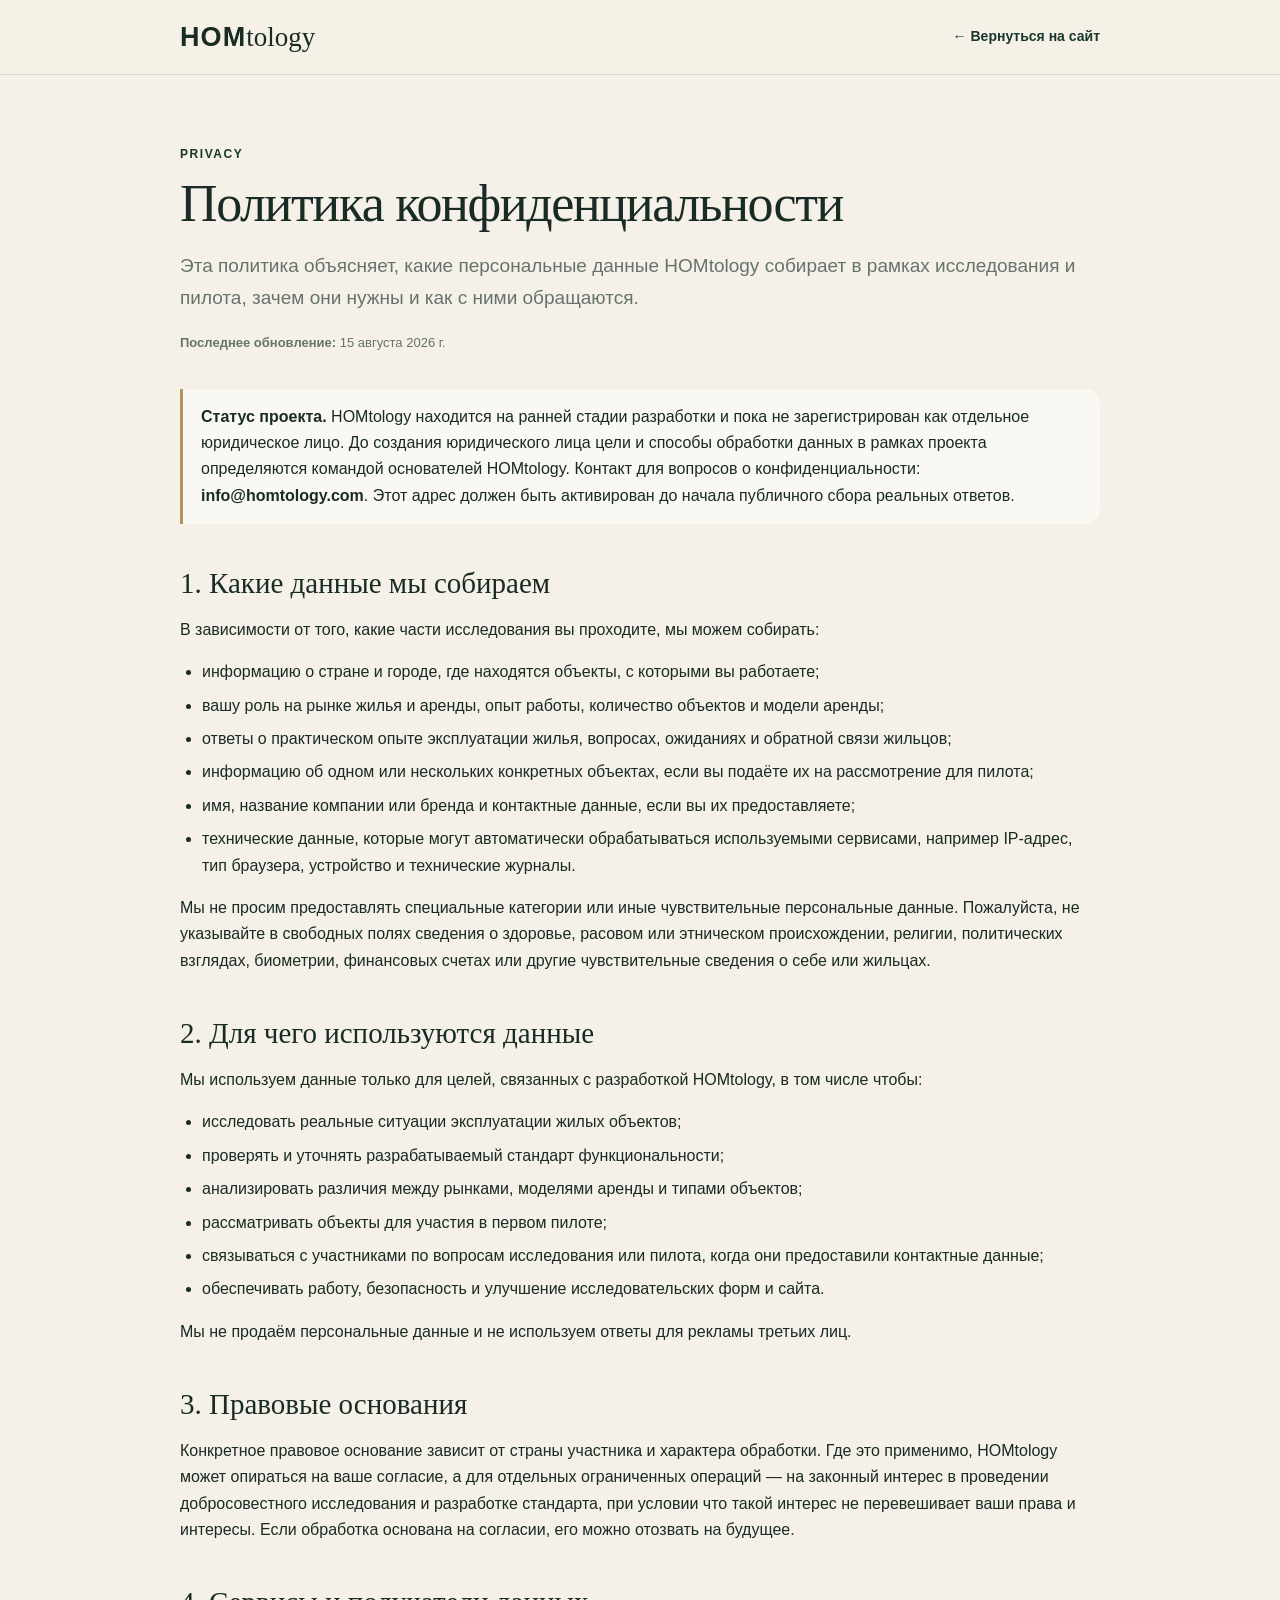
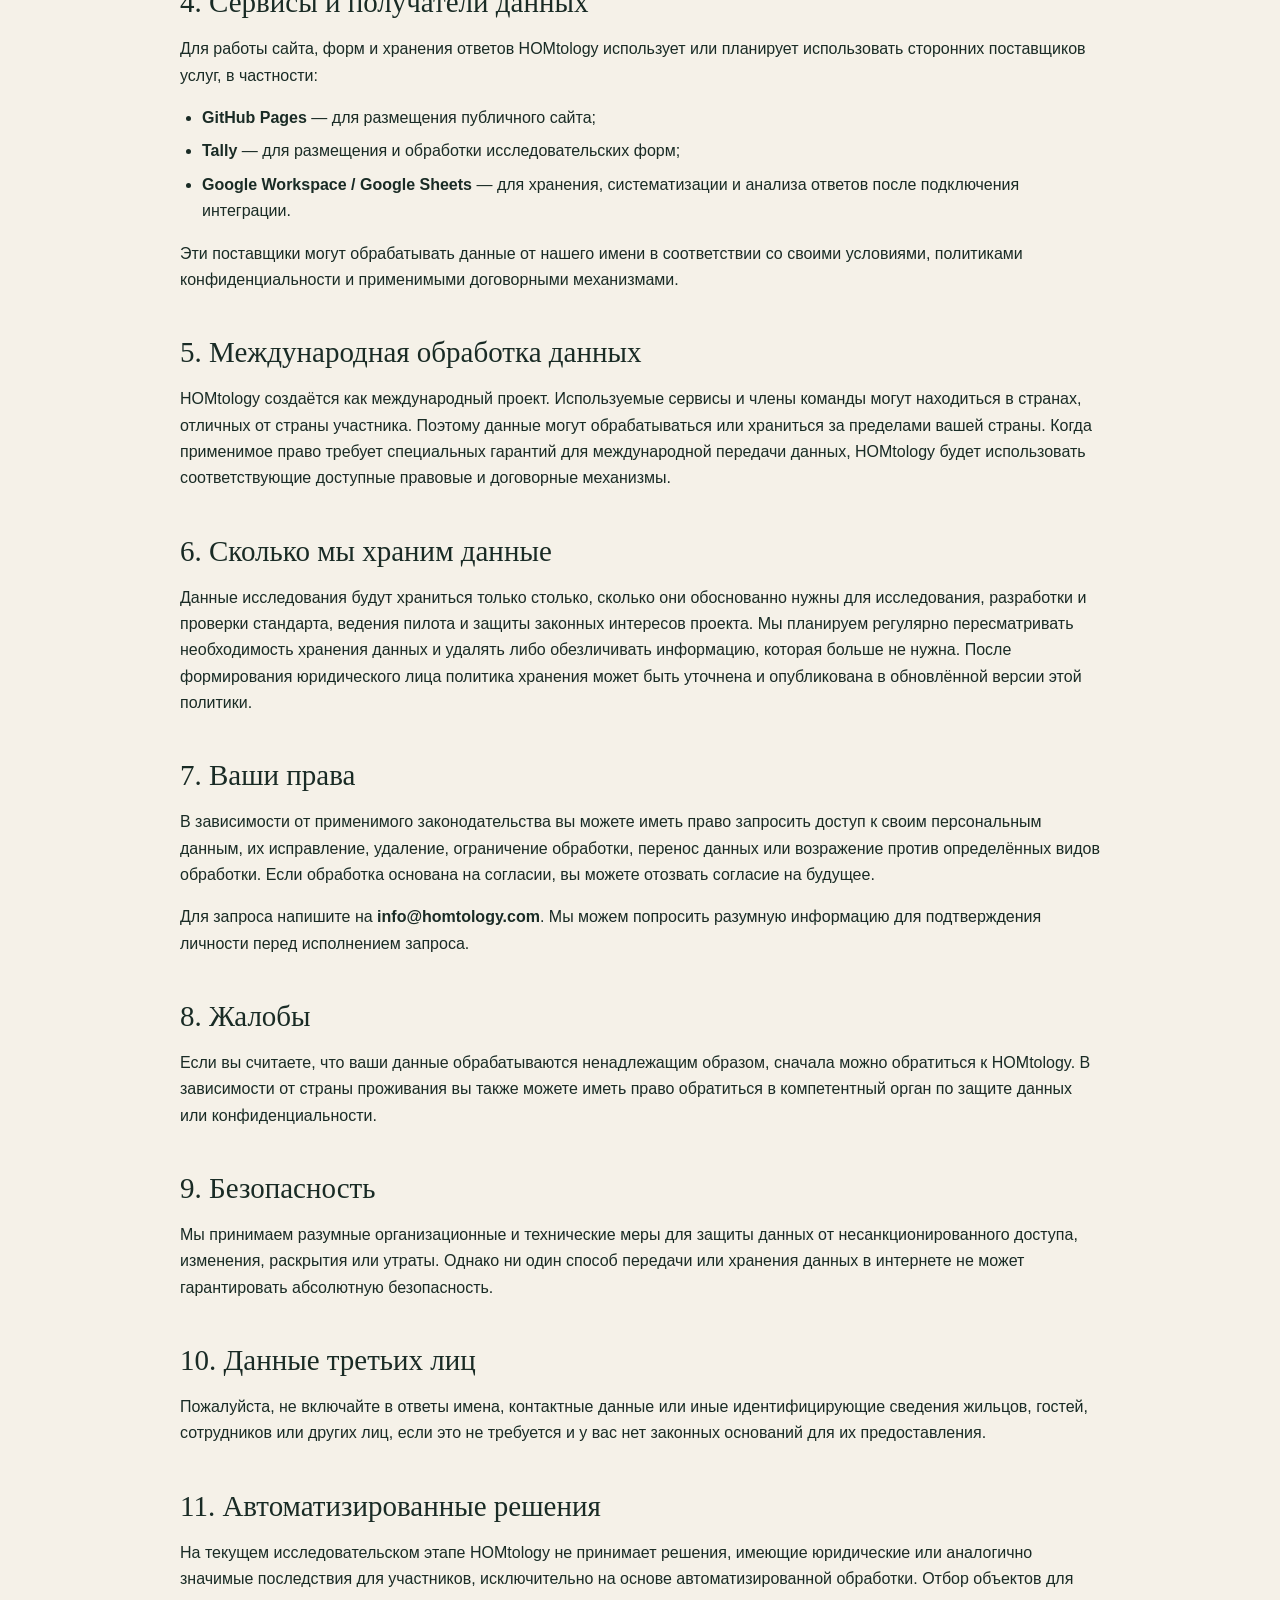
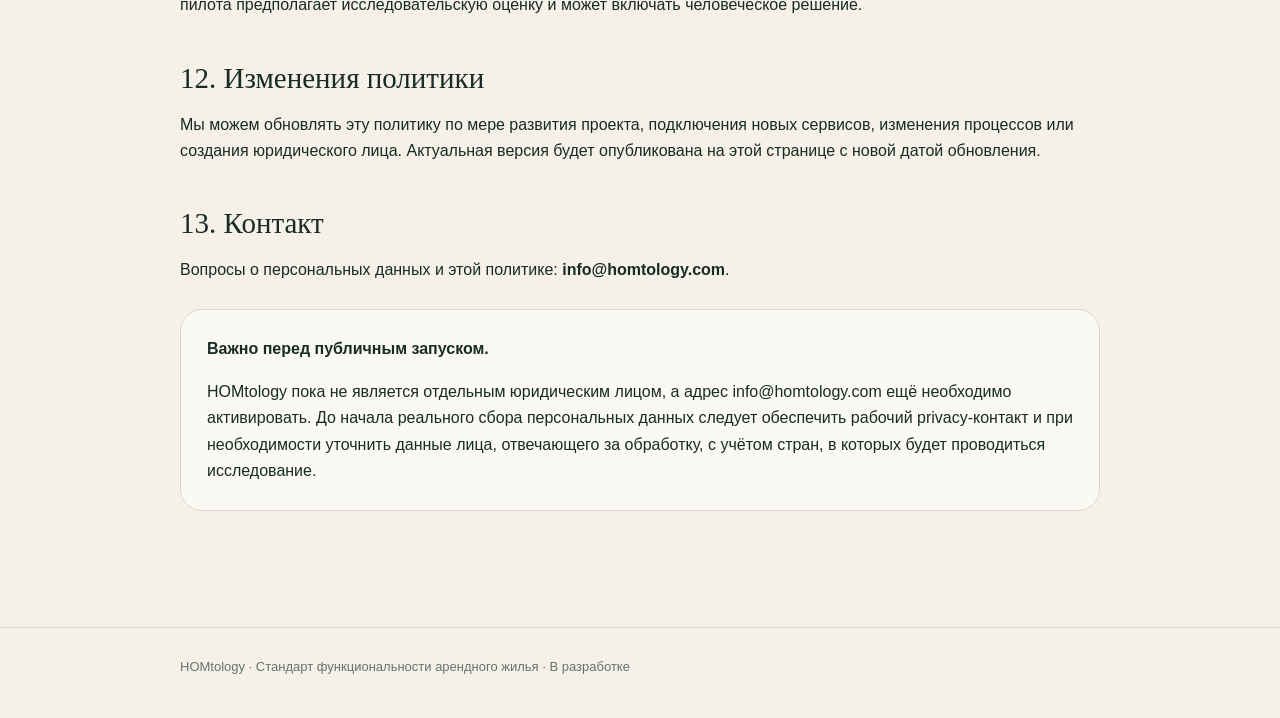
==== privacy.html @ ab1b81e4 "Add files via upload" ====
<!doctype html>
<html lang="ru">
<head>
<meta charset="utf-8">
<meta name="viewport" content="width=device-width,initial-scale=1">
<title>Политика конфиденциальности — HOMtology</title>
<link rel="icon" type="image/png" href="favicon.png">
<style>
:root{
  --bg:#F5F1E8;--paper:#FBF9F4;--ink:#192B25;--muted:#66736d;
  --green:#18372D;--gold:#B79260;--line:#DCD6CA;--white:#fff;
}
*{box-sizing:border-box}
html{scroll-behavior:smooth}
body{margin:0;background:var(--bg);color:var(--ink);font-family:Inter,-apple-system,BlinkMacSystemFont,"Segoe UI",sans-serif;line-height:1.65}
a{color:var(--green)}
.wrap{width:min(920px,calc(100% - 36px));margin:auto}
header{border-bottom:1px solid var(--line);background:rgba(245,241,232,.96);position:sticky;top:0}
.nav{height:74px;display:flex;align-items:center;justify-content:space-between;gap:20px}
.brand{text-decoration:none;color:var(--ink);font-family:Georgia,"Times New Roman",serif;font-size:27px}
.brand b{font-family:Inter,-apple-system,BlinkMacSystemFont,"Segoe UI",sans-serif;letter-spacing:.04em}
.back{text-decoration:none;font-weight:650;font-size:14px}
main{padding:70px 0 90px}
.eyebrow{font-size:12px;letter-spacing:.13em;text-transform:uppercase;font-weight:800;color:var(--green)}
h1,h2{font-family:Georgia,"Times New Roman",serif;font-weight:500}
h1{font-size:52px;line-height:1.05;letter-spacing:-1.4px;margin:12px 0 18px}
h2{font-size:29px;line-height:1.2;margin:42px 0 10px}
.lead{font-size:19px;color:var(--muted)}
.meta{font-size:13px;color:var(--muted);margin:14px 0 35px}
.card{background:var(--paper);border:1px solid var(--line);border-radius:22px;padding:26px;margin:26px 0}
.notice{border-left:3px solid var(--gold);padding:15px 18px;background:rgba(255,255,255,.48);border-radius:0 14px 14px 0}
ul{padding-left:22px}
li{margin:7px 0}
hr{border:0;border-top:1px solid var(--line);margin:42px 0}
footer{border-top:1px solid var(--line);padding:28px 0 40px;color:var(--muted);font-size:13px}
@media(max-width:620px){h1{font-size:39px}main{padding-top:48px}.nav{height:66px}}
</style>
</head>
<body>
<header>
  <div class="wrap nav">
    <a class="brand" href="index.html"><b>HOM</b>tology</a>
    <a class="back" href="index.html">← Вернуться на сайт</a>
  </div>
</header>
<main>
  <div class="wrap">
    <div class="eyebrow">Privacy</div>
    
<h1>Политика конфиденциальности</h1>
<p class="lead">Эта политика объясняет, какие персональные данные HOMtology собирает в рамках исследования и пилота, зачем они нужны и как с ними обращаются.</p>
<p class="meta"><strong>Последнее обновление:</strong> 15 августа 2026 г.</p>

<div class="notice">
<strong>Статус проекта.</strong> HOMtology находится на ранней стадии разработки и пока не зарегистрирован как отдельное юридическое лицо. До создания юридического лица цели и способы обработки данных в рамках проекта определяются командой основателей HOMtology. Контакт для вопросов о конфиденциальности: <strong>info@homtology.com</strong>. Этот адрес должен быть активирован до начала публичного сбора реальных ответов.
</div>

<h2>1. Какие данные мы собираем</h2>
<p>В зависимости от того, какие части исследования вы проходите, мы можем собирать:</p>
<ul>
<li>информацию о стране и городе, где находятся объекты, с которыми вы работаете;</li>
<li>вашу роль на рынке жилья и аренды, опыт работы, количество объектов и модели аренды;</li>
<li>ответы о практическом опыте эксплуатации жилья, вопросах, ожиданиях и обратной связи жильцов;</li>
<li>информацию об одном или нескольких конкретных объектах, если вы подаёте их на рассмотрение для пилота;</li>
<li>имя, название компании или бренда и контактные данные, если вы их предоставляете;</li>
<li>технические данные, которые могут автоматически обрабатываться используемыми сервисами, например IP-адрес, тип браузера, устройство и технические журналы.</li>
</ul>
<p>Мы не просим предоставлять специальные категории или иные чувствительные персональные данные. Пожалуйста, не указывайте в свободных полях сведения о здоровье, расовом или этническом происхождении, религии, политических взглядах, биометрии, финансовых счетах или другие чувствительные сведения о себе или жильцах.</p>

<h2>2. Для чего используются данные</h2>
<p>Мы используем данные только для целей, связанных с разработкой HOMtology, в том числе чтобы:</p>
<ul>
<li>исследовать реальные ситуации эксплуатации жилых объектов;</li>
<li>проверять и уточнять разрабатываемый стандарт функциональности;</li>
<li>анализировать различия между рынками, моделями аренды и типами объектов;</li>
<li>рассматривать объекты для участия в первом пилоте;</li>
<li>связываться с участниками по вопросам исследования или пилота, когда они предоставили контактные данные;</li>
<li>обеспечивать работу, безопасность и улучшение исследовательских форм и сайта.</li>
</ul>
<p>Мы не продаём персональные данные и не используем ответы для рекламы третьих лиц.</p>

<h2>3. Правовые основания</h2>
<p>Конкретное правовое основание зависит от страны участника и характера обработки. Где это применимо, HOMtology может опираться на ваше согласие, а для отдельных ограниченных операций — на законный интерес в проведении добросовестного исследования и разработке стандарта, при условии что такой интерес не перевешивает ваши права и интересы. Если обработка основана на согласии, его можно отозвать на будущее.</p>

<h2>4. Сервисы и получатели данных</h2>
<p>Для работы сайта, форм и хранения ответов HOMtology использует или планирует использовать сторонних поставщиков услуг, в частности:</p>
<ul>
<li><strong>GitHub Pages</strong> — для размещения публичного сайта;</li>
<li><strong>Tally</strong> — для размещения и обработки исследовательских форм;</li>
<li><strong>Google Workspace / Google Sheets</strong> — для хранения, систематизации и анализа ответов после подключения интеграции.</li>
</ul>
<p>Эти поставщики могут обрабатывать данные от нашего имени в соответствии со своими условиями, политиками конфиденциальности и применимыми договорными механизмами.</p>

<h2>5. Международная обработка данных</h2>
<p>HOMtology создаётся как международный проект. Используемые сервисы и члены команды могут находиться в странах, отличных от страны участника. Поэтому данные могут обрабатываться или храниться за пределами вашей страны. Когда применимое право требует специальных гарантий для международной передачи данных, HOMtology будет использовать соответствующие доступные правовые и договорные механизмы.</p>

<h2>6. Сколько мы храним данные</h2>
<p>Данные исследования будут храниться только столько, сколько они обоснованно нужны для исследования, разработки и проверки стандарта, ведения пилота и защиты законных интересов проекта. Мы планируем регулярно пересматривать необходимость хранения данных и удалять либо обезличивать информацию, которая больше не нужна. После формирования юридического лица политика хранения может быть уточнена и опубликована в обновлённой версии этой политики.</p>

<h2>7. Ваши права</h2>
<p>В зависимости от применимого законодательства вы можете иметь право запросить доступ к своим персональным данным, их исправление, удаление, ограничение обработки, перенос данных или возражение против определённых видов обработки. Если обработка основана на согласии, вы можете отозвать согласие на будущее.</p>
<p>Для запроса напишите на <strong>info@homtology.com</strong>. Мы можем попросить разумную информацию для подтверждения личности перед исполнением запроса.</p>

<h2>8. Жалобы</h2>
<p>Если вы считаете, что ваши данные обрабатываются ненадлежащим образом, сначала можно обратиться к HOMtology. В зависимости от страны проживания вы также можете иметь право обратиться в компетентный орган по защите данных или конфиденциальности.</p>

<h2>9. Безопасность</h2>
<p>Мы принимаем разумные организационные и технические меры для защиты данных от несанкционированного доступа, изменения, раскрытия или утраты. Однако ни один способ передачи или хранения данных в интернете не может гарантировать абсолютную безопасность.</p>

<h2>10. Данные третьих лиц</h2>
<p>Пожалуйста, не включайте в ответы имена, контактные данные или иные идентифицирующие сведения жильцов, гостей, сотрудников или других лиц, если это не требуется и у вас нет законных оснований для их предоставления.</p>

<h2>11. Автоматизированные решения</h2>
<p>На текущем исследовательском этапе HOMtology не принимает решения, имеющие юридические или аналогично значимые последствия для участников, исключительно на основе автоматизированной обработки. Отбор объектов для пилота предполагает исследовательскую оценку и может включать человеческое решение.</p>

<h2>12. Изменения политики</h2>
<p>Мы можем обновлять эту политику по мере развития проекта, подключения новых сервисов, изменения процессов или создания юридического лица. Актуальная версия будет опубликована на этой странице с новой датой обновления.</p>

<h2>13. Контакт</h2>
<p>Вопросы о персональных данных и этой политике: <strong>info@homtology.com</strong>.</p>

<div class="card">
<strong>Важно перед публичным запуском.</strong>
<p style="margin-bottom:0">HOMtology пока не является отдельным юридическим лицом, а адрес info@homtology.com ещё необходимо активировать. До начала реального сбора персональных данных следует обеспечить рабочий privacy-контакт и при необходимости уточнить данные лица, отвечающего за обработку, с учётом стран, в которых будет проводиться исследование.</p>
</div>

  </div>
</main>
<footer>
  <div class="wrap">HOMtology · Стандарт функциональности арендного жилья · В разработке</div>
</footer>
</body>
</html>
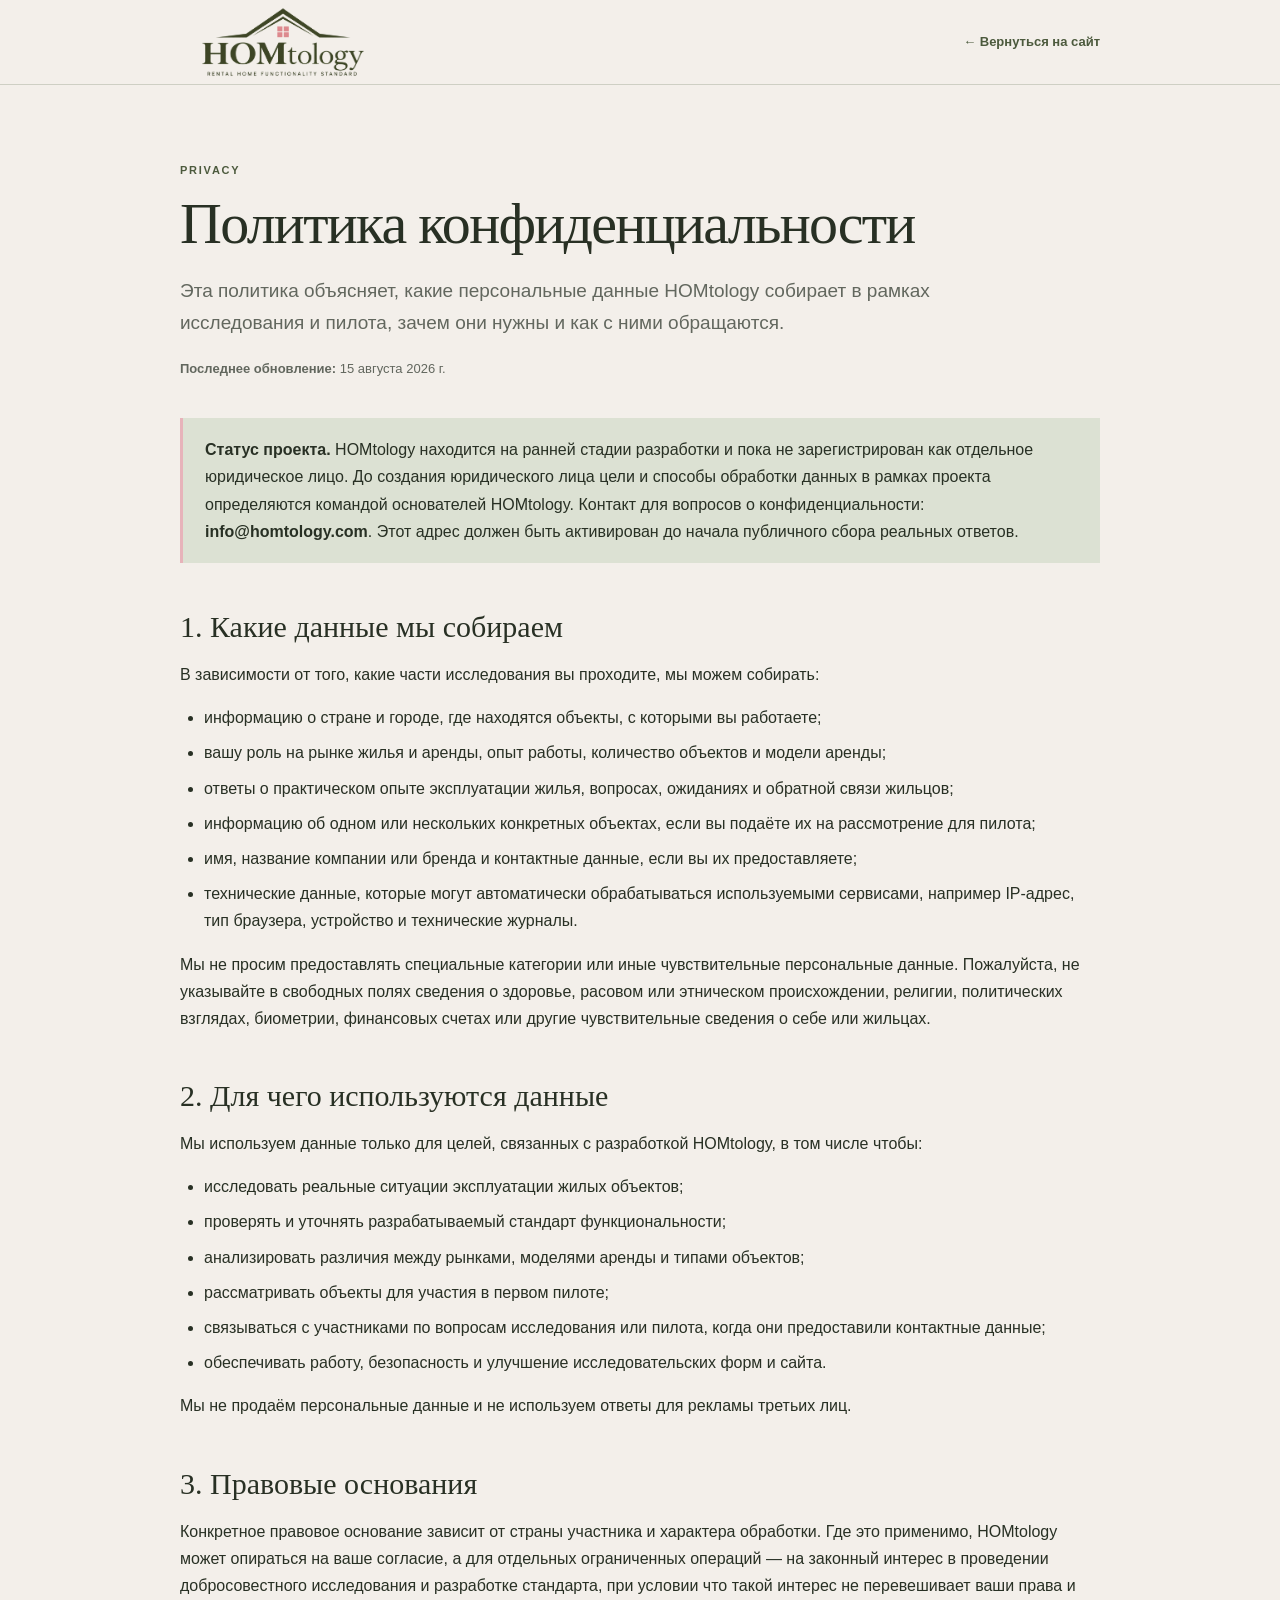
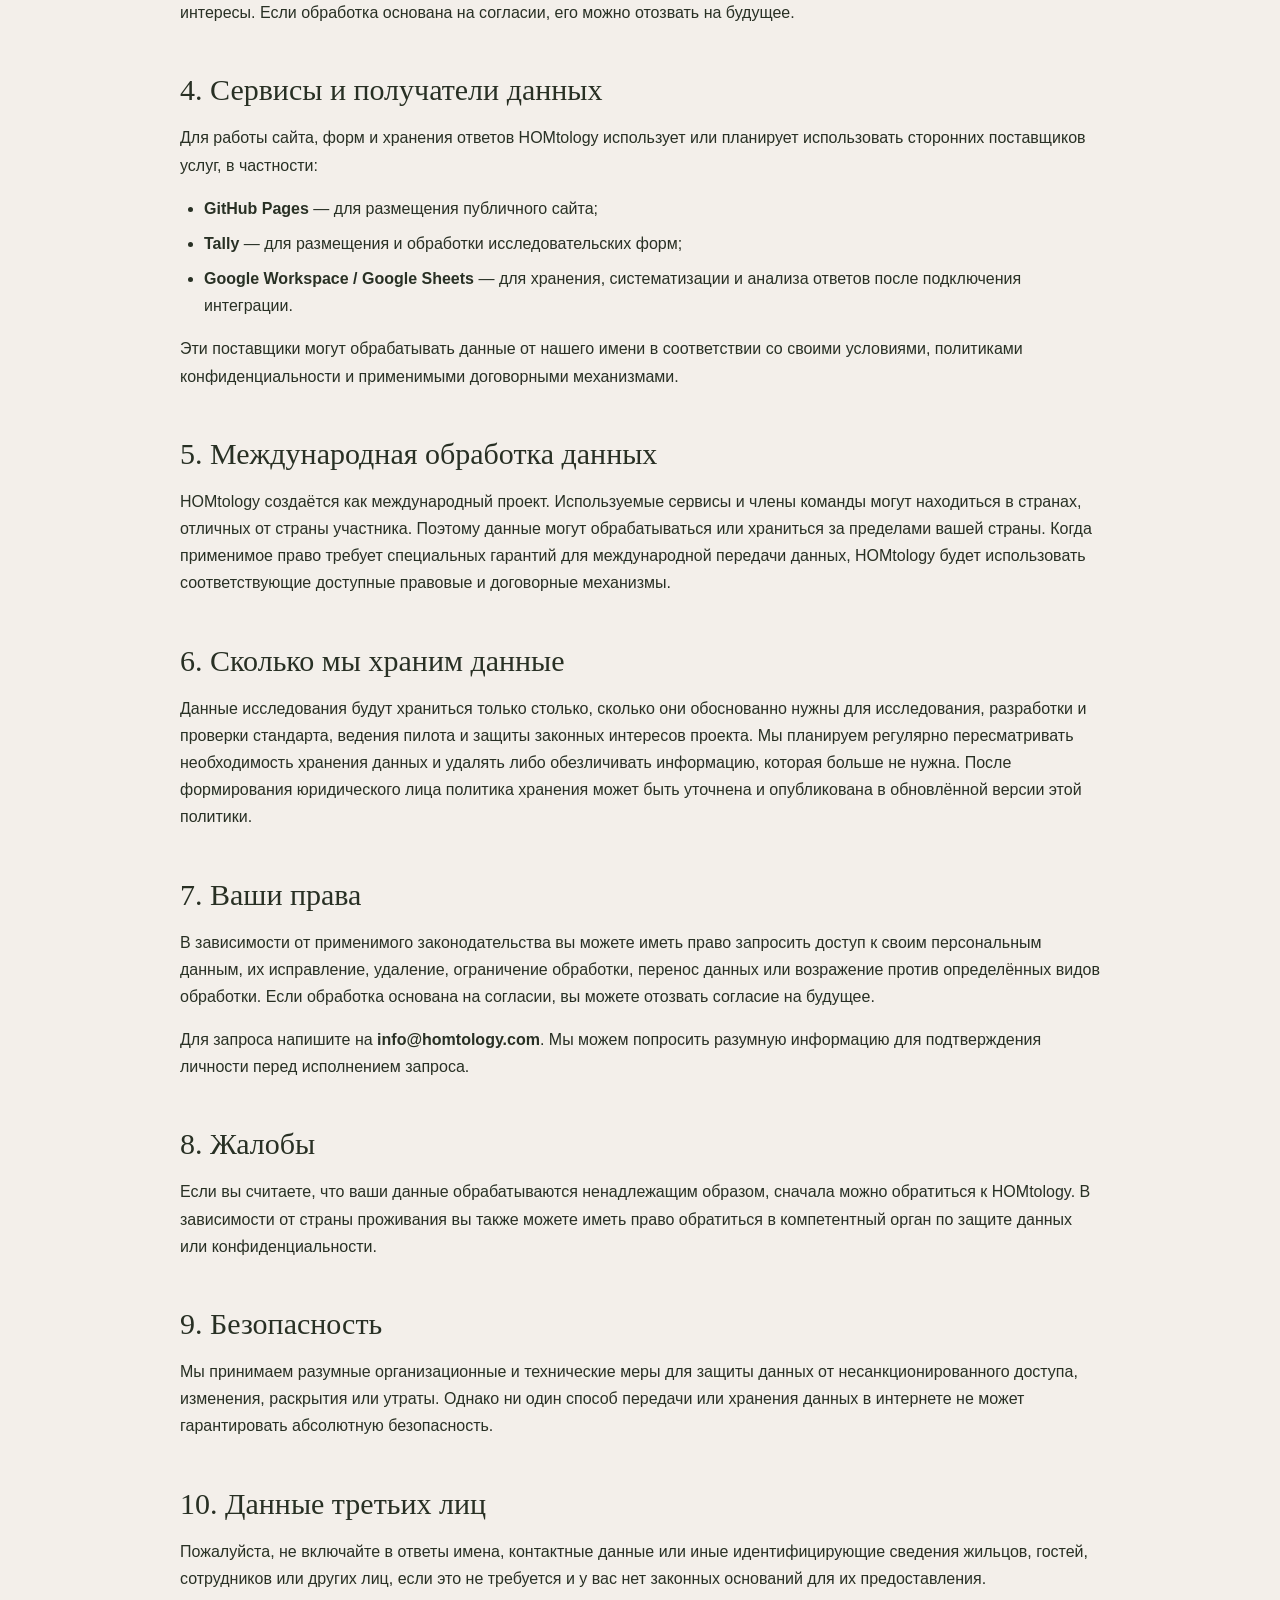
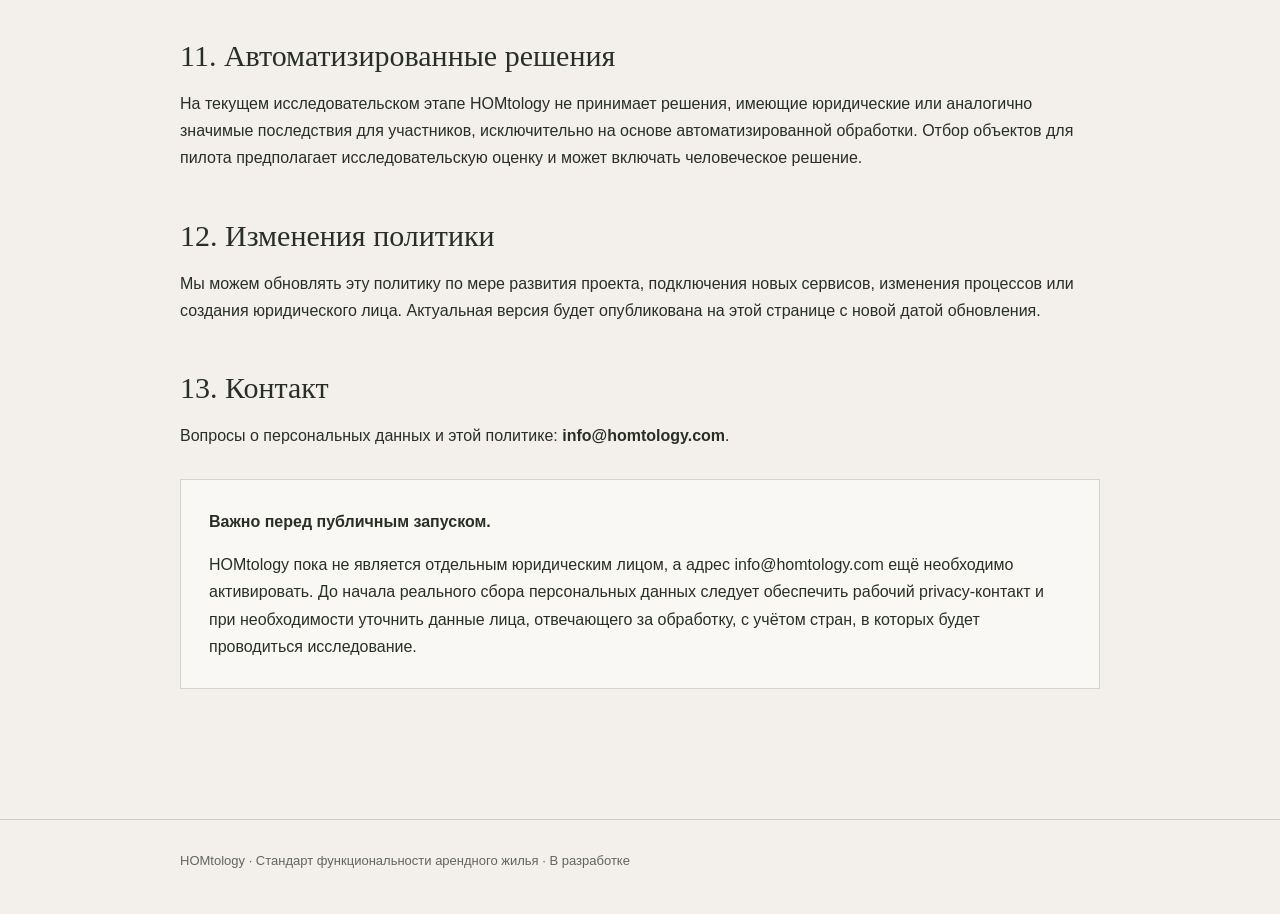
==== commit 47a3abcc: "Redesign HOMtology with approved brand assets" ====
--- a/privacy.html
+++ b/privacy.html
@@ -6,40 +6,16 @@
 <title>Политика конфиденциальности — HOMtology</title>
 <link rel="icon" type="image/png" href="favicon.png">
 <style>
-:root{
-  --bg:#F5F1E8;--paper:#FBF9F4;--ink:#192B25;--muted:#66736d;
-  --green:#18372D;--gold:#B79260;--line:#DCD6CA;--white:#fff;
-}
-*{box-sizing:border-box}
-html{scroll-behavior:smooth}
-body{margin:0;background:var(--bg);color:var(--ink);font-family:Inter,-apple-system,BlinkMacSystemFont,"Segoe UI",sans-serif;line-height:1.65}
-a{color:var(--green)}
-.wrap{width:min(920px,calc(100% - 36px));margin:auto}
-header{border-bottom:1px solid var(--line);background:rgba(245,241,232,.96);position:sticky;top:0}
-.nav{height:74px;display:flex;align-items:center;justify-content:space-between;gap:20px}
-.brand{text-decoration:none;color:var(--ink);font-family:Georgia,"Times New Roman",serif;font-size:27px}
-.brand b{font-family:Inter,-apple-system,BlinkMacSystemFont,"Segoe UI",sans-serif;letter-spacing:.04em}
-.back{text-decoration:none;font-weight:650;font-size:14px}
-main{padding:70px 0 90px}
-.eyebrow{font-size:12px;letter-spacing:.13em;text-transform:uppercase;font-weight:800;color:var(--green)}
-h1,h2{font-family:Georgia,"Times New Roman",serif;font-weight:500}
-h1{font-size:52px;line-height:1.05;letter-spacing:-1.4px;margin:12px 0 18px}
-h2{font-size:29px;line-height:1.2;margin:42px 0 10px}
-.lead{font-size:19px;color:var(--muted)}
-.meta{font-size:13px;color:var(--muted);margin:14px 0 35px}
-.card{background:var(--paper);border:1px solid var(--line);border-radius:22px;padding:26px;margin:26px 0}
-.notice{border-left:3px solid var(--gold);padding:15px 18px;background:rgba(255,255,255,.48);border-radius:0 14px 14px 0}
-ul{padding-left:22px}
-li{margin:7px 0}
-hr{border:0;border-top:1px solid var(--line);margin:42px 0}
-footer{border-top:1px solid var(--line);padding:28px 0 40px;color:var(--muted);font-size:13px}
-@media(max-width:620px){h1{font-size:39px}main{padding-top:48px}.nav{height:66px}}
+:root{--forest:#4C5A3D;--cream:#F3EFEA;--sage:#DCE1D3;--pink:#E7B3BA;--taupe:#A89F91;--ink:#283024;--muted:#62675e;--paper:#FAF8F4;--line:rgba(76,90,61,.22);--focus:#9b4955}
+*{box-sizing:border-box}html{scroll-behavior:smooth}body{margin:0;background:var(--cream);color:var(--ink);font-family:Inter,-apple-system,BlinkMacSystemFont,"Segoe UI",sans-serif;line-height:1.7}a{color:var(--forest);text-underline-offset:3px}.wrap{width:min(920px,calc(100% - 48px));margin:auto}.site-header{border-bottom:1px solid var(--line);background:rgba(243,239,234,.96);position:sticky;top:0;z-index:20;backdrop-filter:blur(12px)}.nav{min-height:84px;display:flex;align-items:center;justify-content:space-between;gap:24px}.brand{display:block;width:206px}.brand img{display:block;width:206px;height:auto}.back{text-decoration:none;font-weight:700;font-size:13px;padding:12px 0}main{padding:76px 0 100px}.eyebrow{font-size:11px;letter-spacing:.16em;text-transform:uppercase;font-weight:800;color:var(--forest)}h1,h2{font-family:Georgia,"Times New Roman",serif;font-weight:500}h1{font-size:clamp(42px,6vw,58px);line-height:1.05;letter-spacing:-.03em;margin:14px 0 20px}h2{font-size:30px;line-height:1.2;margin:46px 0 12px}.lead{font-size:19px;color:var(--muted);max-width:780px}.meta{font-size:13px;color:var(--muted);margin:14px 0 38px}.card{background:var(--paper);border:1px solid var(--line);padding:28px;margin:30px 0}.notice{border-left:3px solid var(--pink);padding:18px 22px;background:var(--sage)}ul{padding-left:24px}li{margin:8px 0}hr{border:0;border-top:1px solid var(--line);margin:44px 0}footer{border-top:1px solid var(--line);padding:30px 0 42px;color:var(--muted);font-size:13px}a:focus-visible{outline:3px solid var(--focus);outline-offset:4px}
+@media(max-width:620px){.wrap{width:min(100% - 28px,920px)}.site-header{position:relative}.nav{min-height:70px}.brand,.brand img{width:170px}.back{font-size:12px;text-align:right}main{padding:54px 0 76px}h1{font-size:clamp(38px,12vw,46px)}h2{font-size:28px}.lead{font-size:17px}.notice,.card{padding:20px 18px}}
+@media(prefers-reduced-motion:reduce){html{scroll-behavior:auto}}
 </style>
 </head>
 <body>
-<header>
+<header class="site-header">
   <div class="wrap nav">
-    <a class="brand" href="index.html"><b>HOM</b>tology</a>
+    <a class="brand" href="index.html" aria-label="HOMtology — на главную"><img src="assets/images/homtology-logo.png" width="1983" height="793" alt="HOMtology — Rental Home Functionality Standard"></a>
     <a class="back" href="index.html">← Вернуться на сайт</a>
   </div>
 </header>
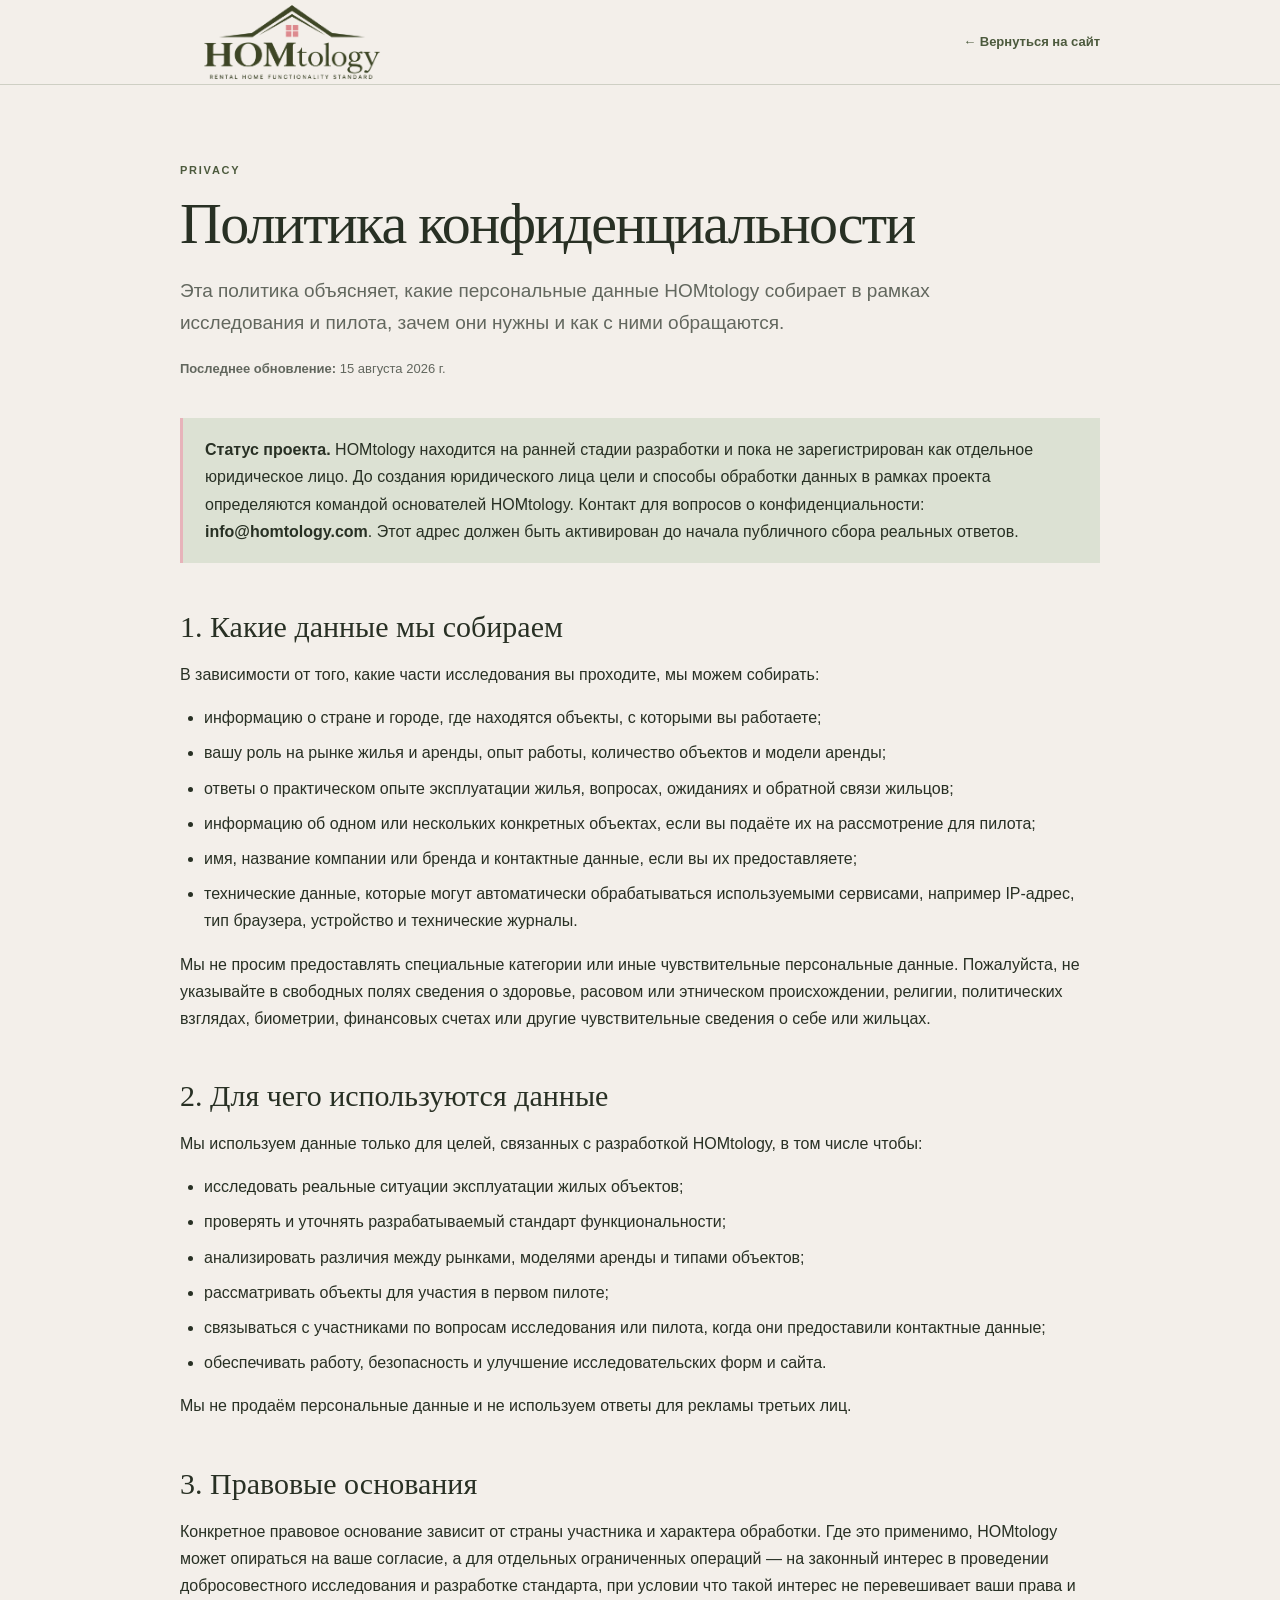
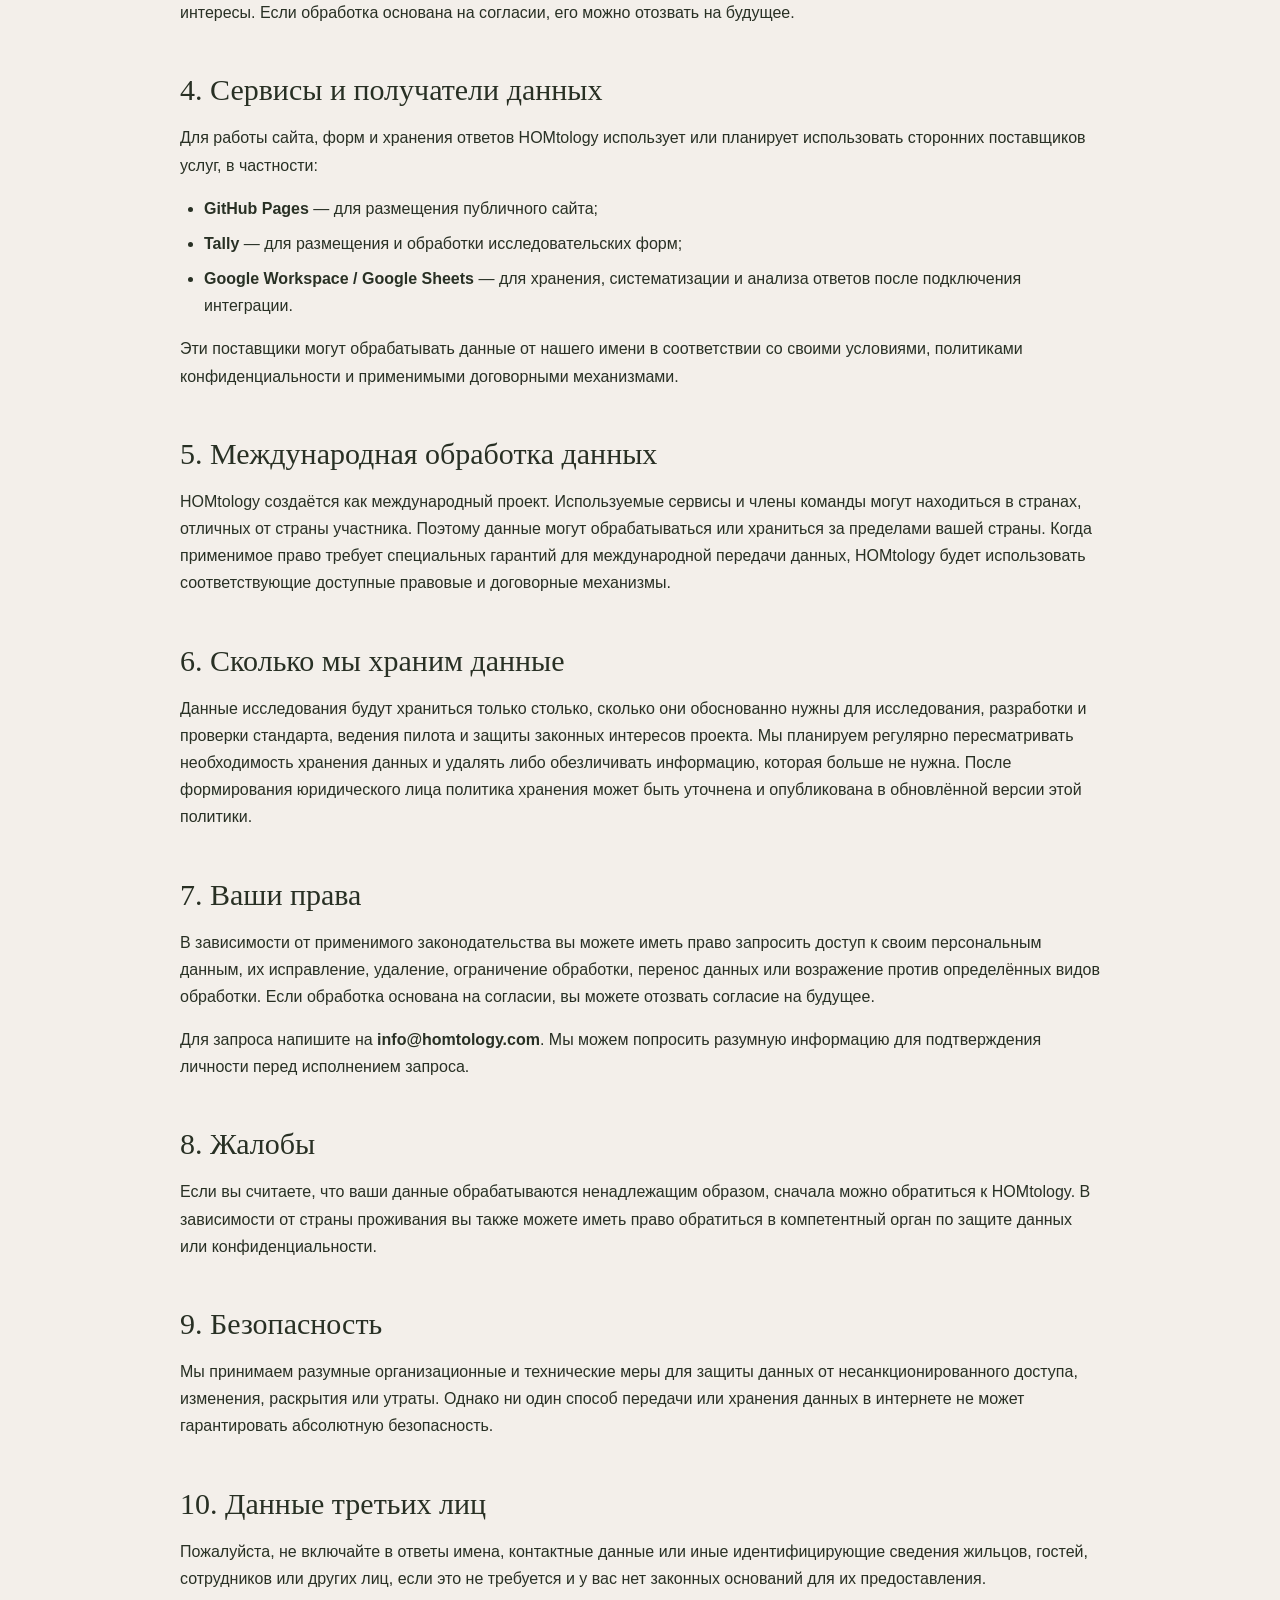
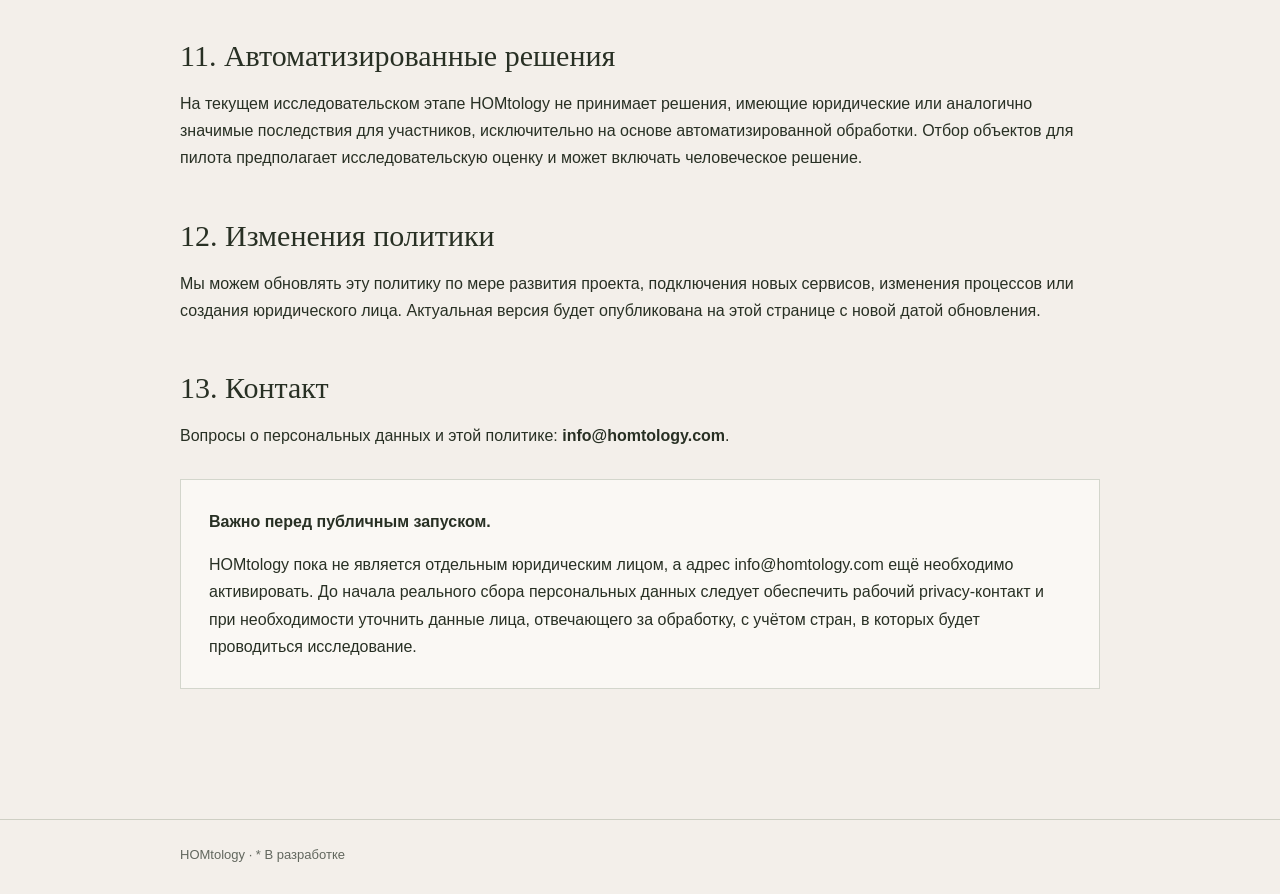
==== commit 4bda34c2: "Refine landing page hierarchy and responsive flow" ====
--- a/privacy.html
+++ b/privacy.html
@@ -7,8 +7,8 @@
 <link rel="icon" type="image/png" href="favicon.png">
 <style>
 :root{--forest:#4C5A3D;--cream:#F3EFEA;--sage:#DCE1D3;--pink:#E7B3BA;--taupe:#A89F91;--ink:#283024;--muted:#62675e;--paper:#FAF8F4;--line:rgba(76,90,61,.22);--focus:#9b4955}
-*{box-sizing:border-box}html{scroll-behavior:smooth}body{margin:0;background:var(--cream);color:var(--ink);font-family:Inter,-apple-system,BlinkMacSystemFont,"Segoe UI",sans-serif;line-height:1.7}a{color:var(--forest);text-underline-offset:3px}.wrap{width:min(920px,calc(100% - 48px));margin:auto}.site-header{border-bottom:1px solid var(--line);background:rgba(243,239,234,.96);position:sticky;top:0;z-index:20;backdrop-filter:blur(12px)}.nav{min-height:84px;display:flex;align-items:center;justify-content:space-between;gap:24px}.brand{display:block;width:206px}.brand img{display:block;width:206px;height:auto}.back{text-decoration:none;font-weight:700;font-size:13px;padding:12px 0}main{padding:76px 0 100px}.eyebrow{font-size:11px;letter-spacing:.16em;text-transform:uppercase;font-weight:800;color:var(--forest)}h1,h2{font-family:Georgia,"Times New Roman",serif;font-weight:500}h1{font-size:clamp(42px,6vw,58px);line-height:1.05;letter-spacing:-.03em;margin:14px 0 20px}h2{font-size:30px;line-height:1.2;margin:46px 0 12px}.lead{font-size:19px;color:var(--muted);max-width:780px}.meta{font-size:13px;color:var(--muted);margin:14px 0 38px}.card{background:var(--paper);border:1px solid var(--line);padding:28px;margin:30px 0}.notice{border-left:3px solid var(--pink);padding:18px 22px;background:var(--sage)}ul{padding-left:24px}li{margin:8px 0}hr{border:0;border-top:1px solid var(--line);margin:44px 0}footer{border-top:1px solid var(--line);padding:30px 0 42px;color:var(--muted);font-size:13px}a:focus-visible{outline:3px solid var(--focus);outline-offset:4px}
-@media(max-width:620px){.wrap{width:min(100% - 28px,920px)}.site-header{position:relative}.nav{min-height:70px}.brand,.brand img{width:170px}.back{font-size:12px;text-align:right}main{padding:54px 0 76px}h1{font-size:clamp(38px,12vw,46px)}h2{font-size:28px}.lead{font-size:17px}.notice,.card{padding:20px 18px}}
+*{box-sizing:border-box}html{scroll-behavior:smooth}body{margin:0;background:var(--cream);color:var(--ink);font-family:Inter,-apple-system,BlinkMacSystemFont,"Segoe UI",sans-serif;line-height:1.7}a{color:var(--forest);text-underline-offset:3px}.wrap{width:min(920px,calc(100% - 48px));margin:auto}.site-header{border-bottom:1px solid var(--line);background:rgba(243,239,234,.96);position:sticky;top:0;z-index:20;backdrop-filter:blur(12px)}.nav{min-height:84px;display:flex;align-items:center;justify-content:space-between;gap:24px}.brand{display:block;width:224px;margin:-7px 0}.brand img{display:block;width:224px;height:auto}.back{text-decoration:none;font-weight:700;font-size:13px;padding:12px 0}main{padding:76px 0 100px}.eyebrow{font-size:11px;letter-spacing:.16em;text-transform:uppercase;font-weight:800;color:var(--forest)}h1,h2{font-family:Georgia,"Times New Roman",serif;font-weight:500}h1{font-size:clamp(42px,6vw,58px);line-height:1.05;letter-spacing:-.03em;margin:14px 0 20px}h2{font-size:30px;line-height:1.2;margin:46px 0 12px}.lead{font-size:19px;color:var(--muted);max-width:780px}.meta{font-size:13px;color:var(--muted);margin:14px 0 38px}.card{background:var(--paper);border:1px solid var(--line);padding:28px;margin:30px 0}.notice{border-left:3px solid var(--pink);padding:18px 22px;background:var(--sage)}ul{padding-left:24px}li{margin:8px 0}hr{border:0;border-top:1px solid var(--line);margin:44px 0}footer{border-top:1px solid var(--line);padding:24px 0 28px;color:var(--muted);font-size:13px}a:focus-visible{outline:3px solid var(--focus);outline-offset:4px}
+@media(max-width:620px){.wrap{width:min(100% - 28px,920px)}.site-header{position:relative}.nav{min-height:70px}.brand,.brand img{width:184px}.back{font-size:12px;text-align:right}main{padding:54px 0 76px}h1{font-size:clamp(38px,12vw,46px)}h2{font-size:28px}.lead{font-size:17px}.notice,.card{padding:20px 18px}}
 @media(prefers-reduced-motion:reduce){html{scroll-behavior:auto}}
 </style>
 </head>
@@ -103,7 +103,7 @@
   </div>
 </main>
 <footer>
-  <div class="wrap">HOMtology · Стандарт функциональности арендного жилья · В разработке</div>
+  <div class="wrap">HOMtology · * В разработке</div>
 </footer>
 </body>
 </html>
